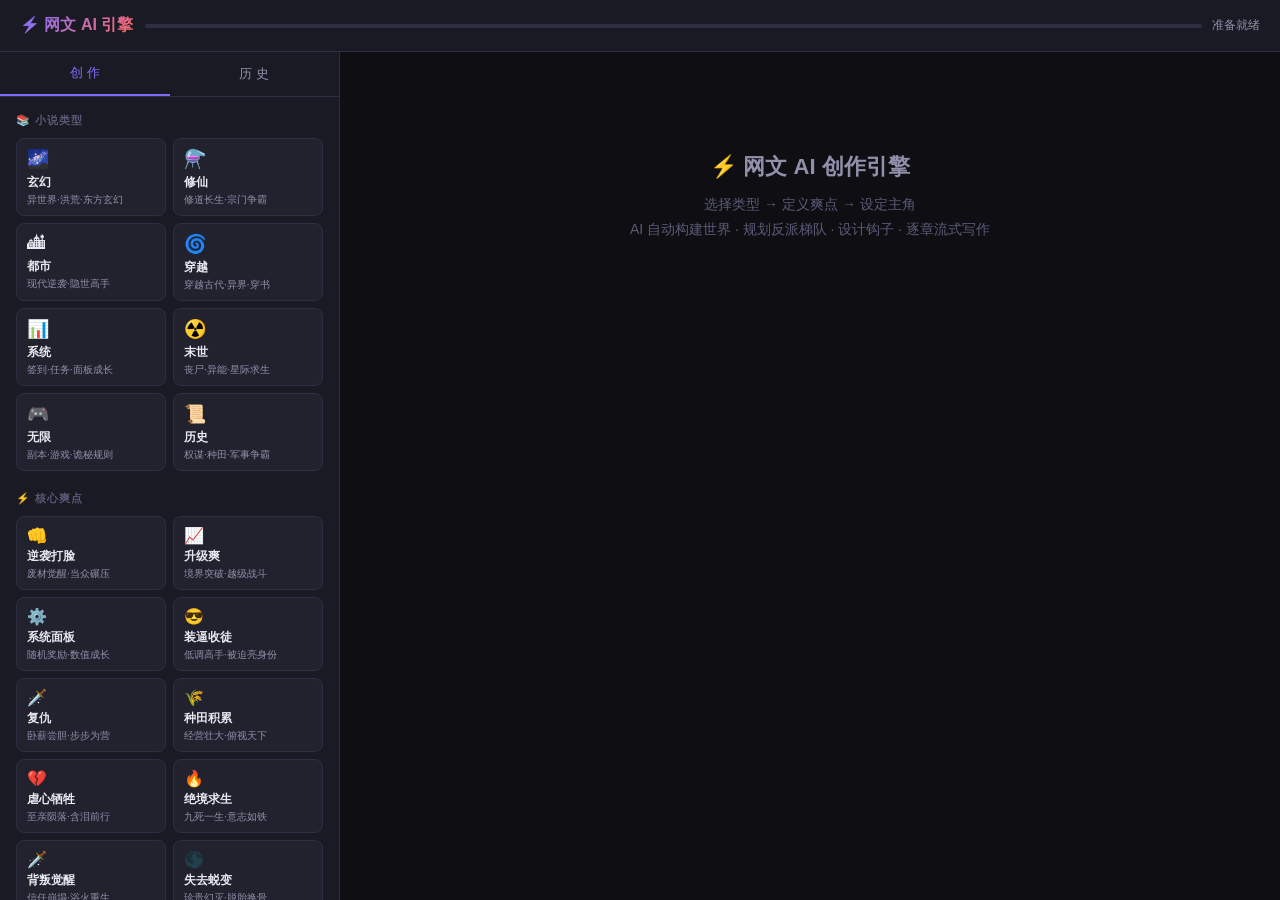
==== resources/static/index.html @ 681f892b "commit 20261022" ====
<!DOCTYPE html>
<html lang="zh-CN">
<head>
<meta charset="UTF-8">
<meta name="viewport" content="width=device-width, initial-scale=1.0">
<title>网文 AI 创作引擎</title>
<style>
:root {
  --bg:#0f0f13; --surface:#1a1a24; --surface2:#22222f; --border:#2e2e42;
  --accent:#7c6fff; --accent2:#ff6b6b; --gold:#ffd060; --green:#4ade80;
  --text:#e8e8f0; --text2:#9090aa; --text3:#5a5a78; --radius:10px;
}
*{box-sizing:border-box;margin:0;padding:0;}
body{background:var(--bg);color:var(--text);font-family:'PingFang SC','Microsoft YaHei',sans-serif;height:100vh;display:flex;flex-direction:column;overflow:hidden;}
#topbar{background:var(--surface);border-bottom:1px solid var(--border);padding:0 20px;height:52px;display:flex;align-items:center;gap:12px;flex-shrink:0;}
#topbar h1{font-size:16px;font-weight:700;background:linear-gradient(135deg,#7c6fff,#ff6b6b);-webkit-background-clip:text;-webkit-text-fill-color:transparent;white-space:nowrap;}
#progress-wrap{flex:1;display:flex;align-items:center;gap:10px;}
#progress-bar-bg{flex:1;height:4px;background:var(--border);border-radius:2px;overflow:hidden;}
#progress-bar{height:100%;width:0;background:linear-gradient(90deg,var(--accent),var(--accent2));border-radius:2px;transition:width 0.4s ease;}
#status-text{font-size:12px;color:var(--text2);white-space:nowrap;max-width:260px;overflow:hidden;text-overflow:ellipsis;}
#btn-cancel{background:#3a1a1a;color:var(--accent2);border:1px solid #5a2a2a;border-radius:6px;padding:5px 14px;font-size:12px;cursor:pointer;display:none;}
#btn-cancel:hover{background:#4a2020;}
#main{display:flex;flex:1;overflow:hidden;}
#sidebar{width:340px;background:var(--surface);border-right:1px solid var(--border);display:flex;flex-direction:column;flex-shrink:0;overflow:hidden;}
.tab-bar{display:flex;border-bottom:1px solid var(--border);}
.tab-btn{flex:1;padding:12px;font-size:13px;text-align:center;cursor:pointer;color:var(--text2);border:none;background:none;transition:all 0.2s;}
.tab-btn.active{color:var(--accent);border-bottom:2px solid var(--accent);}
.tab-content{flex:1;overflow-y:auto;padding:16px;}
.tab-panel{display:none;}
.tab-panel.active{display:block;}
.form-section{margin-bottom:20px;}
.form-section h3{font-size:11px;font-weight:600;color:var(--text3);text-transform:uppercase;letter-spacing:1px;margin-bottom:10px;}
.form-label{font-size:12px;color:var(--text2);margin-bottom:6px;display:block;}
.form-input{width:100%;background:var(--surface2);border:1px solid var(--border);border-radius:6px;padding:8px 10px;font-size:13px;color:var(--text);outline:none;transition:border-color 0.2s;resize:none;}
.form-input:focus{border-color:var(--accent);}
.card-grid{display:grid;grid-template-columns:1fr 1fr;gap:7px;}
.type-card{background:var(--surface2);border:1px solid var(--border);border-radius:8px;padding:9px 10px;cursor:pointer;transition:all 0.18s;}
.type-card:hover{border-color:var(--accent);}
.type-card.selected{border-color:var(--accent);background:rgba(124,111,255,0.12);}
.type-card .icon{font-size:18px;margin-bottom:4px;}
.type-card .name{font-size:12px;font-weight:600;}
.type-card .desc{font-size:10px;color:var(--text2);margin-top:2px;line-height:1.3;}
.pleasure-card{background:var(--surface2);border:1px solid var(--border);border-radius:8px;padding:9px 10px;cursor:pointer;transition:all 0.18s;}
.pleasure-card:hover{border-color:var(--gold);}
.pleasure-card.selected{border-color:var(--gold);background:rgba(255,208,96,0.08);}
.pleasure-card .p-icon{font-size:16px;margin-bottom:3px;}
.pleasure-card .p-name{font-size:12px;font-weight:600;}
.pleasure-card .p-desc{font-size:10px;color:var(--text2);margin-top:2px;line-height:1.3;}
.slider-row{display:flex;align-items:center;gap:10px;margin-bottom:8px;}
.slider-row label{font-size:12px;color:var(--text2);width:80px;flex-shrink:0;}
.slider-row input[type=range]{flex:1;accent-color:var(--accent);}
.slider-row span{font-size:12px;color:var(--accent);width:36px;text-align:right;flex-shrink:0;}
.mode-row{display:flex;gap:8px;}
.mode-btn{flex:1;padding:8px;border-radius:7px;border:1px solid var(--border);background:var(--surface2);color:var(--text2);font-size:12px;cursor:pointer;text-align:center;transition:all 0.18s;}
.mode-btn.active{border-color:var(--accent);background:rgba(124,111,255,0.15);color:var(--accent);}
.mode-btn .mode-name{font-weight:600;}
.mode-btn .mode-desc{font-size:10px;margin-top:2px;}
#btn-generate{width:100%;padding:13px;background:linear-gradient(135deg,var(--accent),#a78bfa);border:none;border-radius:8px;color:#fff;font-size:14px;font-weight:700;cursor:pointer;margin-top:8px;transition:opacity 0.2s;}
#btn-generate:hover{opacity:0.9;}
#btn-generate:disabled{opacity:0.4;cursor:not-allowed;}
.history-item{background:var(--surface2);border:1px solid var(--border);border-radius:8px;padding:12px;margin-bottom:8px;}
.history-title{font-size:13px;font-weight:600;margin-bottom:4px;}
.history-meta{font-size:11px;color:var(--text2);margin-bottom:8px;}
.history-actions{display:flex;gap:6px;}
.history-actions a,.history-actions button{font-size:11px;padding:4px 10px;border-radius:5px;border:1px solid var(--border);background:var(--surface);color:var(--text2);cursor:pointer;text-decoration:none;}
.history-actions .dl-btn{border-color:var(--accent);color:var(--accent);}
#content{flex:1;overflow-y:auto;padding:20px;}
#welcome{text-align:center;padding:80px 40px;color:var(--text3);}
#welcome h2{font-size:22px;color:var(--text2);margin-bottom:10px;}
#welcome p{font-size:14px;line-height:1.8;}
.section-card{background:var(--surface);border:1px solid var(--border);border-radius:var(--radius);padding:18px;margin-bottom:16px;animation:fadeIn 0.3s ease;}
.section-card h2{font-size:14px;font-weight:700;color:var(--text);margin-bottom:14px;display:flex;align-items:center;gap:8px;}
.section-card h2 .badge{font-size:10px;padding:2px 8px;border-radius:10px;font-weight:600;}
.badge-world{background:rgba(96,165,250,0.2);color:#60a5fa;}
.badge-chars{background:rgba(167,139,250,0.2);color:#a78bfa;}
.badge-plot{background:rgba(251,191,36,0.2);color:#fbbf24;}
.badge-outline{background:rgba(52,211,153,0.2);color:#34d399;}
@keyframes fadeIn{from{opacity:0;transform:translateY(8px);}to{opacity:1;transform:translateY(0);}}
.power-levels{display:flex;gap:6px;flex-wrap:wrap;margin-bottom:12px;align-items:center;}
.power-level{background:var(--surface2);border:1px solid var(--border);border-radius:6px;padding:6px 10px;font-size:11px;}
.power-level .lv-name{font-weight:700;color:var(--accent);}
.power-level .lv-power{color:var(--text2);margin-top:2px;}
.power-arrow{color:var(--text3);font-size:12px;}
.faction-grid{display:grid;grid-template-columns:repeat(auto-fill,minmax(140px,1fr));gap:8px;}
.faction-card{background:var(--surface2);border:1px solid var(--border);border-radius:7px;padding:10px;font-size:11px;}
.faction-card.enemy{border-color:rgba(239,68,68,0.3);}
.faction-card.ally{border-color:rgba(74,222,128,0.3);}
.f-type{font-size:9px;text-transform:uppercase;letter-spacing:0.5px;margin-bottom:4px;}
.f-name{font-weight:700;font-size:12px;margin-bottom:3px;}
.f-desc{color:var(--text2);line-height:1.4;}
.char-grid{display:grid;grid-template-columns:repeat(auto-fill,minmax(160px,1fr));gap:10px;}
.char-card{background:var(--surface2);border:1px solid var(--border);border-radius:8px;padding:12px;font-size:11px;}
.char-card.protagonist{border-color:rgba(251,191,36,0.4);}
.char-role{font-size:9px;text-transform:uppercase;color:var(--text3);margin-bottom:6px;}
.char-name{font-size:14px;font-weight:700;margin-bottom:4px;}
.char-power{font-size:10px;color:var(--accent);background:rgba(124,111,255,0.1);display:inline-block;padding:1px 7px;border-radius:10px;margin-bottom:6px;}
.char-detail{color:var(--text2);line-height:1.5;}
.char-speech{font-size:10px;color:var(--text3);margin-top:6px;border-top:1px solid var(--border);padding-top:5px;font-style:italic;}
.antag-list{display:flex;flex-direction:column;gap:7px;}
.antag-item{background:var(--surface2);border:1px solid rgba(239,68,68,0.2);border-radius:7px;padding:10px;font-size:11px;display:flex;gap:10px;align-items:flex-start;}
.antag-tier{background:var(--accent2);color:#fff;font-size:10px;font-weight:700;padding:2px 7px;border-radius:4px;white-space:nowrap;flex-shrink:0;}
.antag-name{font-weight:700;margin-bottom:3px;}
.antag-detail{color:var(--text2);}
.milestone-list{display:flex;flex-direction:column;gap:8px;}
.milestone-item{display:flex;gap:10px;align-items:flex-start;padding:8px 10px;background:var(--surface2);border-radius:6px;font-size:11px;}
.milestone-num{background:var(--accent);color:#fff;width:20px;height:20px;border-radius:50%;display:flex;align-items:center;justify-content:center;font-size:10px;font-weight:700;flex-shrink:0;}
.milestone-title{font-weight:600;margin-bottom:2px;}
.milestone-desc{color:var(--text2);}
.volume-overview{display:grid;grid-template-columns:repeat(auto-fill,minmax(180px,1fr));gap:8px;}
.vol-card{background:var(--surface2);border:1px solid var(--border);border-radius:8px;padding:12px;font-size:11px;cursor:pointer;transition:border-color 0.2s;}
.vol-card:hover{border-color:var(--accent);}
.vol-num{font-size:10px;color:var(--text3);margin-bottom:4px;}
.vol-title{font-size:13px;font-weight:700;margin-bottom:4px;}
.vol-theme{color:var(--text2);line-height:1.4;margin-bottom:8px;}
.vol-power{font-size:10px;color:var(--accent);}
.vol-pleasure{font-size:10px;background:rgba(255,208,96,0.1);color:var(--gold);padding:3px 8px;border-radius:4px;margin-top:6px;line-height:1.4;}
.chapter-outline-list{display:flex;flex-direction:column;gap:6px;}
.co-item{background:var(--surface2);border:1px solid var(--border);border-radius:7px;padding:10px 12px;font-size:11px;}
.co-item.has-pleasure{border-left:3px solid var(--gold);}
.co-header{display:flex;align-items:center;gap:8px;margin-bottom:6px;}
.co-num{color:var(--text3);font-size:10px;}
.co-title{font-weight:600;flex:1;}
.co-pleasure-badge{background:rgba(255,208,96,0.15);color:var(--gold);font-size:9px;padding:1px 6px;border-radius:4px;}
.co-events{color:var(--text2);line-height:1.6;}
.co-hook{color:var(--accent2);font-size:10px;margin-top:4px;font-style:italic;}
.chapter-card{background:var(--surface);border:1px solid var(--border);border-radius:var(--radius);margin-bottom:12px;overflow:hidden;}
.chapter-header{padding:12px 16px;display:flex;align-items:center;gap:10px;cursor:pointer;border-bottom:1px solid var(--border);}
.chapter-header:hover{background:rgba(255,255,255,0.02);}
.ch-vol-badge{font-size:10px;background:var(--surface2);border:1px solid var(--border);padding:2px 8px;border-radius:5px;color:var(--text2);}
.ch-num{font-size:11px;color:var(--text3);}
.ch-title{font-weight:700;font-size:14px;flex:1;}
.ch-badges{display:flex;gap:6px;}
.ch-badge{font-size:10px;padding:2px 7px;border-radius:10px;}
.pleasure-badge{background:rgba(255,208,96,0.15);color:var(--gold);}
.hook-badge{background:rgba(74,222,128,0.15);color:var(--green);}
.issue-badge{background:rgba(239,68,68,0.15);color:#ef4444;}
.ch-toggle{color:var(--text3);font-size:12px;margin-left:4px;}
.chapter-body{padding:0 16px;max-height:0;overflow:hidden;transition:max-height 0.3s ease,padding 0.3s;}
.chapter-body.expanded{max-height:9999px;padding:14px 16px;}
.chapter-content{font-size:14px;line-height:2;color:var(--text);white-space:pre-wrap;}
.typing-cursor{display:inline-block;width:2px;height:1em;background:var(--accent);animation:blink 0.8s infinite;vertical-align:text-bottom;}
@keyframes blink{0%,100%{opacity:1;}50%{opacity:0;}}
.chapter-notes{margin-top:12px;font-size:11px;color:var(--text3);border-top:1px solid var(--border);padding-top:8px;}
.chapter-notes .note-item{padding:3px 0;}
.chapter-notes .note-item::before{content:"⚠ ";color:var(--accent2);}
#complete-banner{background:linear-gradient(135deg,rgba(74,222,128,0.1),rgba(124,111,255,0.1));border:1px solid rgba(74,222,128,0.3);border-radius:var(--radius);padding:20px;text-align:center;margin-bottom:16px;animation:fadeIn 0.4s ease;}
#complete-banner h2{font-size:18px;color:var(--green);margin-bottom:8px;}
#complete-banner p{color:var(--text2);font-size:13px;margin-bottom:14px;}
#btn-download{background:linear-gradient(135deg,var(--green),#22d3ee);color:#000;font-weight:700;border:none;padding:10px 28px;border-radius:7px;font-size:14px;cursor:pointer;text-decoration:none;display:inline-block;}
.divider{height:1px;background:var(--border);margin:16px 0;}
.section-title{font-size:13px;font-weight:700;color:var(--text);display:flex;align-items:center;gap:8px;margin-bottom:12px;}
.section-title .st-num{background:var(--accent);color:#fff;width:20px;height:20px;border-radius:50%;display:flex;align-items:center;justify-content:center;font-size:11px;}
.collapsible{border:1px solid var(--border);border-radius:8px;overflow:hidden;margin-bottom:12px;}
.collapsible-header{padding:10px 14px;cursor:pointer;display:flex;align-items:center;justify-content:space-between;font-size:12px;background:var(--surface2);}
.collapsible-header:hover{background:rgba(255,255,255,0.03);}
.collapsible-body{display:none;padding:12px 14px;}
.collapsible-body.open{display:block;}
.loading-dots{display:inline-flex;gap:4px;}
.loading-dots span{width:4px;height:4px;background:var(--accent);border-radius:50%;animation:bounce 1.2s infinite;}
.loading-dots span:nth-child(2){animation-delay:0.2s;}
.loading-dots span:nth-child(3){animation-delay:0.4s;}
@keyframes bounce{0%,80%,100%{transform:scale(0.8);opacity:0.5;}40%{transform:scale(1.2);opacity:1;}}
.empty-state{text-align:center;padding:40px 20px;color:var(--text3);font-size:13px;}
::-webkit-scrollbar{width:5px;}
::-webkit-scrollbar-track{background:transparent;}
::-webkit-scrollbar-thumb{background:var(--border);border-radius:3px;}
</style>
</head>
<body>

<div id="topbar">
  <h1>⚡ 网文 AI 引擎</h1>
  <div id="progress-wrap">
    <div id="progress-bar-bg"><div id="progress-bar"></div></div>
    <span id="status-text">准备就绪</span>
  </div>
  <button id="btn-cancel">■ 取消</button>
</div>

<div id="main">
  <div id="sidebar">
    <div class="tab-bar">
      <button class="tab-btn active" onclick="switchTab('create')">创 作</button>
      <button class="tab-btn" onclick="switchTab('history')">历 史</button>
    </div>
    <div class="tab-content">

      <!-- 创作 -->
      <div id="panel-create" class="tab-panel active">
        <div class="form-section">
          <h3>📚 小说类型</h3>
          <div class="card-grid" id="genre-grid"></div>
        </div>
        <div class="form-section">
          <h3>⚡ 核心爽点</h3>
          <div class="card-grid" id="pleasure-grid"></div>
        </div>
        <div class="form-section">
          <h3>🧑 主角设定</h3>
          <label class="form-label">主角姓名</label>
          <input id="inp-name" class="form-input" placeholder="如：陈北玄、林逸、李飞" style="margin-bottom:10px">
          <label class="form-label">起点设定</label>
          <textarea id="inp-background" class="form-input" rows="2" placeholder="如：灵根被废、被家族驱逐的天才少年，身负血海深仇" style="margin-bottom:10px"></textarea>
          <label class="form-label">金手指 / 外挂</label>
          <textarea id="inp-golden" class="form-input" rows="2" placeholder="如：觉醒万道归一体，可融合任意功法"></textarea>
        </div>
        <div class="form-section">
          <div class="collapsible">
            <div class="collapsible-header" onclick="toggleCollapse(this)">
              <span>⚙ 扩展设定（可选）</span><span>▸</span>
            </div>
            <div class="collapsible-body">
              <label class="form-label">世界观描述（留空则AI生成）</label>
              <textarea id="inp-world" class="form-input" rows="2" placeholder="如：修真大陆，灵气复苏，宗门林立" style="margin-bottom:10px"></textarea>
              <label class="form-label">反派方向（留空则AI生成）</label>
              <input id="inp-antag" class="form-input" placeholder="如：家族仇人→宗门势力→魔道霸主" style="margin-bottom:10px">
              <label class="form-label">感情线设定（留空则AI生成）</label>
              <input id="inp-romance" class="form-input" placeholder="如：青梅竹马的师妹，先误会后真爱">
            </div>
          </div>
        </div>
        <div class="form-section">
          <h3>📐 结构设定</h3>
          <div class="slider-row">
            <label>卷数</label>
            <input type="range" id="sl-volumes" min="1" max="100" value="10" oninput="updateSlider('sl-volumes','val-volumes');updateTotalChapters()">
            <span id="val-volumes">10</span>
          </div>
          <div class="slider-row">
            <label>每卷章数</label>
            <input type="range" id="sl-chapters" min="5" max="30" value="10" oninput="updateSlider('sl-chapters','val-chapters');updateTotalChapters()">
            <span id="val-chapters">10</span>
          </div>
          <div class="slider-row" style="background:rgba(168,85,247,0.08);padding:4px 8px;border-radius:6px;">
            <label style="color:var(--accent)">总章数</label>
            <span id="val-total-chapters" style="color:var(--accent);font-weight:600;">100</span>
          </div>
          <div class="slider-row">
            <label>每章字数</label>
            <input type="range" id="sl-words" min="1000" max="5000" step="500" value="2000" oninput="updateSlider('sl-words','val-words')">
            <span id="val-words">2000</span>
          </div>
          <label style="display:flex;align-items:center;gap:8px;cursor:pointer;font-size:13px;color:var(--text);margin-top:8px;">
            <input type="checkbox" id="chk-infinite" style="accent-color:var(--accent);cursor:pointer;" onchange="toggleInfiniteMode()">
            <span>♾ 无限模式（持续生成直到手动停止）</span>
          </label>
        </div>
        <div class="form-section">
          <h3>🎯 质量模式</h3>
          <div class="mode-row">
            <div class="mode-btn active" onclick="selectMode('standard',this)">
              <div class="mode-name">标准</div>
              <div class="mode-desc">平衡速度与质量</div>
            </div>
            <div class="mode-btn" onclick="selectMode('deep',this)">
              <div class="mode-name">深度</div>
              <div class="mode-desc">一致性校验+钩子评分</div>
            </div>
          </div>
        </div>
        <div class="form-section">
          <label style="display:flex;align-items:center;gap:8px;cursor:pointer;font-size:13px;color:var(--text);">
            <input type="checkbox" id="chk-interactive" style="accent-color:var(--accent);cursor:pointer;">
            <span>🤝 交互模式（每步审批）</span>
          </label>
          <div style="font-size:11px;color:var(--text3);margin-top:4px;">生成过程中可审查、修改AI输出</div>
        </div>
        <button id="btn-generate" onclick="startGenerate()">⚡ 开始创作</button>
      </div>

      <!-- 历史 -->
      <div id="panel-history" class="tab-panel">
        <div id="history-list"><div class="empty-state">暂无历史记录</div></div>
      </div>
    </div>
  </div>

  <div id="content">
    <div id="welcome">
      <h2>⚡ 网文 AI 创作引擎</h2>
      <p>选择类型 → 定义爽点 → 设定主角<br>AI 自动构建世界 · 规划反派梯队 · 设计钩子 · 逐章流式写作</p>
    </div>
    <div id="gen-area" style="display:none"></div>
  </div>
</div>

<script>
const GENRES = [
  {id:'xuanhuan',name:'玄幻',icon:'🌌',desc:'异世界·洪荒·东方玄幻'},
  {id:'xiuxian', name:'修仙',icon:'⚗️',desc:'修道长生·宗门争霸'},
  {id:'dushi',   name:'都市',icon:'🏙',desc:'现代逆袭·隐世高手'},
  {id:'chuanyue',name:'穿越',icon:'🌀',desc:'穿越古代·异界·穿书'},
  {id:'xitong',  name:'系统',icon:'📊',desc:'签到·任务·面板成长'},
  {id:'moshi',   name:'末世',icon:'☢️',desc:'丧尸·异能·星际求生'},
  {id:'wuxian',  name:'无限',icon:'🎮',desc:'副本·游戏·诡秘规则'},
  {id:'lishi',   name:'历史',icon:'📜',desc:'权谋·种田·军事争霸'},
];
const PLEASURES = [
  {id:'逆袭打脸',icon:'👊',name:'逆袭打脸',desc:'废材觉醒·当众碾压'},
  {id:'升级爽',  icon:'📈',name:'升级爽',  desc:'境界突破·越级战斗'},
  {id:'系统面板',icon:'⚙️',name:'系统面板',desc:'随机奖励·数值成长'},
  {id:'装逼收徒',icon:'😎',name:'装逼收徒',desc:'低调高手·被迫亮身份'},
  {id:'复仇',    icon:'🗡️',name:'复仇',    desc:'卧薪尝胆·步步为营'},
  {id:'种田积累',icon:'🌾',name:'种田积累',desc:'经营壮大·俯视天下'},
  {id:'虐心牺牲',icon:'💔',name:'虐心牺牲',desc:'至亲陨落·含泪前行'},
  {id:'绝境求生',icon:'🔥',name:'绝境求生',desc:'九死一生·意志如铁'},
  {id:'背叛与觉醒',icon:'🗡️',name:'背叛觉醒',desc:'信任崩塌·浴火重生'},
  {id:'失去与蜕变',icon:'🌑',name:'失去蜕变',desc:'珍贵幻灭·脱胎换骨'},
  {id:'绝望翻盘',icon:'⚡',name:'绝望翻盘',desc:'全面崩盘·置之死地'},
  {id:'反差萌',  icon:'😂',name:'反差萌',  desc:'人设反转·笑中带暖'},
];

let state={genre:null,pleasure:null,mode:'standard',taskId:null,eventSource:null,totalChapters:0,doneChapters:0,currentContentEl:null};

/* ── 安全：HTML 转义，防止 XSS ───────────────────────────────── */
function escapeHtml(str){
  if(typeof str!=='string')return str;
  return str.replace(/&/g,'&amp;').replace(/</g,'&lt;').replace(/>/g,'&gt;').replace(/"/g,'&quot;').replace(/'/g,'&#039;');
}

function updateTotalChapters(){
  const vols=parseInt(document.getElementById('sl-volumes').value);
  const chaps=parseInt(document.getElementById('sl-chapters').value);
  document.getElementById('val-total-chapters').textContent=vols*chaps;
}

function toggleInfiniteMode(){
  const inf=document.getElementById('chk-infinite').checked;
  document.getElementById('sl-volumes').disabled=inf;
  if(inf){
    document.getElementById('val-total-chapters').textContent='∞';
  } else {
    updateTotalChapters();
  }
}

function init(){
  document.getElementById('genre-grid').innerHTML=GENRES.map(g=>`
    <div class="type-card" id="genre-${g.id}" onclick="selectGenre('${g.id}')">
      <div class="icon">${g.icon}</div><div class="name">${g.name}</div><div class="desc">${g.desc}</div>
    </div>`).join('');
  document.getElementById('pleasure-grid').innerHTML=PLEASURES.map(p=>`
    <div class="pleasure-card" id="pleasure-${p.id}" onclick="selectPleasure('${p.id}')">
      <div class="p-icon">${p.icon}</div><div class="p-name">${p.name}</div><div class="p-desc">${p.desc}</div>
    </div>`).join('');
}

function selectGenre(id){
  state.genre=id;
  document.querySelectorAll('.type-card').forEach(c=>c.classList.remove('selected'));
  document.getElementById('genre-'+id)?.classList.add('selected');
}
function selectPleasure(id){
  state.pleasure=id;
  document.querySelectorAll('.pleasure-card').forEach(c=>c.classList.remove('selected'));
  document.getElementById('pleasure-'+id)?.classList.add('selected');
}
function selectMode(mode,el){
  state.mode=mode;
  document.querySelectorAll('.mode-btn').forEach(b=>b.classList.remove('active'));
  el.classList.add('active');
}
function updateSlider(inputId,valId){document.getElementById(valId).textContent=document.getElementById(inputId).value;}
function switchTab(tab){
  document.querySelectorAll('.tab-btn').forEach((b,i)=>b.classList.toggle('active',(i===0)===(tab==='create')));
  document.getElementById('panel-create').classList.toggle('active',tab==='create');
  document.getElementById('panel-history').classList.toggle('active',tab==='history');
  if(tab==='history')loadHistory();
}
function toggleCollapse(header){
  const body=header.nextElementSibling;
  const open=body.classList.toggle('open');
  header.querySelector('span:last-child').textContent=open?'▾':'▸';
}
function setStatus(msg){document.getElementById('status-text').textContent=msg;}
function setProgress(pct){document.getElementById('progress-bar').style.width=Math.min(100,pct)+'%';}
function finishUI(){
  document.getElementById('btn-generate').disabled=false;
  document.getElementById('btn-cancel').style.display='none';
  if(state.eventSource){state.eventSource.close();state.eventSource=null;}
}

async function startGenerate(){
  const name=document.getElementById('inp-name').value.trim();
  const bg=document.getElementById('inp-background').value.trim();
  const gf=document.getElementById('inp-golden').value.trim();
  if(!state.genre){alert('请选择小说类型');return;}
  if(!state.pleasure){alert('请选择核心爽点');return;}
  if(!name){alert('请输入主角姓名');return;}
  if(!bg){alert('请描述主角起点设定');return;}
  if(!gf){alert('请描述主角金手指/外挂');return;}

  const genreObj=GENRES.find(g=>g.id===state.genre);
  const vols=parseInt(document.getElementById('sl-volumes').value);
  const chaps=parseInt(document.getElementById('sl-chapters').value);
  state.totalChapters=vols*chaps;
  state.doneChapters=0;

  const payload={
    genre:genreObj?.name||state.genre, sub_genre:'',
    core_pleasure:state.pleasure,
    protagonist_name:name, protagonist_background:bg, golden_finger:gf,
    world_desc:document.getElementById('inp-world').value.trim(),
    antagonist_direction:document.getElementById('inp-antag').value.trim(),
    romance:document.getElementById('inp-romance').value.trim(),
    num_volumes:vols, chapters_per_volume:chaps,
    words_per_chapter:parseInt(document.getElementById('sl-words').value),
    quality_mode:state.mode,
    interactive:document.getElementById('chk-interactive').checked,
    mode:document.getElementById('chk-infinite').checked?'infinite':'bounded',
  };

  let taskId;
  try{
    const res=await fetch('/api/generate',{method:'POST',headers:{'Content-Type':'application/json'},body:JSON.stringify(payload)});
    const data=await res.json();
    taskId=data.task_id;
  }catch(e){alert('启动失败：'+e.message);return;}

  state.taskId=taskId;
  document.getElementById('gen-area').innerHTML='';
  document.getElementById('gen-area').style.display='block';
  document.getElementById('welcome').style.display='none';
  document.getElementById('btn-generate').disabled=true;
  document.getElementById('btn-cancel').style.display='block';
  setProgress(2);

  const es=new EventSource(`/api/stream/${taskId}`);
  state.eventSource=es;
  es.addEventListener('status',             e=>onStatus(JSON.parse(e.data)));
  es.addEventListener('world_ready',        e=>onWorldReady(JSON.parse(e.data)));
  es.addEventListener('characters_ready',   e=>onCharsReady(JSON.parse(e.data)));
  es.addEventListener('plot_ready',         e=>onPlotReady(JSON.parse(e.data)));
  es.addEventListener('volume_outline_ready',e=>onVolumeOutline(JSON.parse(e.data)));
  es.addEventListener('chapter_start',      e=>onChapterStart(JSON.parse(e.data)));
  es.addEventListener('chunk',              e=>onChunk(JSON.parse(e.data)));
  es.addEventListener('thinking',           e=>onThinking(JSON.parse(e.data)));
  es.addEventListener('approval_required',  e=>onApprovalRequired(JSON.parse(e.data)));
  es.addEventListener('correction_applied', e=>onCorrectionApplied(JSON.parse(e.data)));
  es.addEventListener('checker_start',      e=>onCheckerStart(JSON.parse(e.data)));
  es.addEventListener('chapter_done',       e=>onChapterDone(JSON.parse(e.data)));
  es.addEventListener('novel_complete',     e=>onComplete(JSON.parse(e.data)));
  es.addEventListener('cancelled',          e=>{setStatus('已取消');finishUI();});
  es.addEventListener('error',              e=>onError(JSON.parse(e.data)));
  es.onerror=()=>{setStatus('连接断开');finishUI();};
}

document.getElementById('btn-cancel').onclick=async()=>{
  if(state.taskId)await fetch(`/api/cancel/${state.taskId}`,{method:'POST'});
};

function onStatus(d){setStatus(d.message);}

function onWorldReady(world){
  setProgress(15);
  const area=document.getElementById('gen-area');
  const ps=world.power_system;
  const typeMap={protagonist_side:'主角方',enemy_near:'近期敌',enemy_mid:'中期敌',enemy_boss:'终极敌',neutral:'中立',ally:'盟友'};
  const typeColor={enemy_near:'enemy',enemy_mid:'enemy',enemy_boss:'enemy',ally:'ally'};
  const levelsHtml=ps.levels.map((lv,i)=>`${i>0?'<span class="power-arrow">›</span>':''}<div class="power-level"><div class="lv-name">${lv.name}</div><div class="lv-power">${lv.typical_power}</div></div>`).join('');
  const factionsHtml=world.factions.map(f=>`<div class="faction-card ${typeColor[f.faction_type]||''}"><div class="f-type">${typeMap[f.faction_type]||f.faction_type}</div><div class="f-name">${f.name}</div><div class="f-desc">${f.description}</div>${f.leader?`<div style="font-size:10px;color:var(--text3);margin-top:4px">领袖：${f.leader}</div>`:''}</div>`).join('');
  area.insertAdjacentHTML('beforeend',`
    <div class="section-card" id="sec-world">
      <h2>🌍 世界观 <span class="badge badge-world">已生成</span></h2>
      <p style="font-size:12px;color:var(--text2);margin-bottom:12px">${world.description}</p>
      <div class="section-title"><span class="st-num">⚡</span> ${ps.name}</div>
      <div class="power-levels">${levelsHtml}</div>
      <div style="font-size:11px;color:var(--text3);margin-bottom:14px">突破条件：${ps.breakthrough_conditions}</div>
      <div class="section-title"><span class="st-num">🏰</span> 势力格局</div>
      <div class="faction-grid">${factionsHtml}</div>
    </div>`);
}

function onCharsReady(d){
  setProgress(28);
  const area=document.getElementById('gen-area');
  const roleMap={protagonist:'主角',love_interest:'感情线',sidekick:'挚友',mentor:'师父'};
  const charsHtml=d.characters.map(c=>`
    <div class="char-card ${c.role==='protagonist'?'protagonist':''}">
      <div class="char-role">${roleMap[c.role]||c.role}</div>
      <div class="char-name">${c.name}</div>
      <div><span class="char-power">${c.current_power}</span></div>
      <div class="char-detail" style="margin-top:6px">${c.personality}</div>
      <div class="char-detail" style="color:var(--text3);font-size:10px;margin-top:4px">动机：${c.motivation}</div>
      ${c.golden_finger?`<div style="color:var(--gold);font-size:10px;margin-top:4px">金手指：${c.golden_finger}</div>`:''}
      <div class="char-speech">「${c.speech_pattern}」</div>
    </div>`).join('');
  const antagsHtml=d.antagonists.map(a=>`
    <div class="antag-item">
      <span class="antag-tier">第${a.tier}层</span>
      <div>
        <div class="antag-name">${a.name} <span style="font-size:10px;color:var(--text3)">${a.current_power} · 第${a.defeat_volume}卷解决</span></div>
        <div class="antag-detail">动机：${a.motive} | 弱点：${a.weakness}</div>
      </div>
    </div>`).join('');
  area.insertAdjacentHTML('beforeend',`
    <div class="section-card">
      <h2>👥 人物档案 <span class="badge badge-chars">已生成</span></h2>
      <div class="char-grid">${charsHtml}</div>
      <div class="divider"></div>
      <div class="section-title"><span class="st-num">⚔</span> 反派梯队</div>
      <div class="antag-list">${antagsHtml}</div>
    </div>`);
}

function onPlotReady(d){
  setProgress(40);
  const area=document.getElementById('gen-area');
  document.title=d.title+' · 网文AI引擎';
  const pf=d.plot_framework;
  const msHtml=pf.milestones.map(m=>`<div class="milestone-item"><div class="milestone-num">${m.index}</div><div><div class="milestone-title">${m.title} <span style="font-size:10px;color:var(--text3)">第${m.volume}卷</span></div><div class="milestone-desc">${m.description}</div></div></div>`).join('');
  const volsHtml=d.volumes.map(v=>`<div class="vol-card" onclick="scrollTo('vol-outline-${v.volume_num}')"><div class="vol-num">第${v.volume_num}卷</div><div class="vol-title">${v.title}</div><div class="vol-theme">${v.theme}</div><div class="vol-power">${v.protagonist_power_start} → ${v.protagonist_power_end}</div><div class="vol-pleasure">${v.core_pleasure_point}</div></div>`).join('');
  area.insertAdjacentHTML('beforeend',`
    <div class="section-card">
      <h2>📖 《${d.title}》 <span class="badge badge-plot">规划完成</span></h2>
      <div style="font-size:12px;color:var(--text2);margin-bottom:14px">终极目标：${pf.ultimate_goal}</div>
      <div class="section-title"><span class="st-num">⭐</span> 里程碑事件</div>
      <div class="milestone-list">${msHtml}</div>
      <div class="divider"></div>
      <div class="section-title"><span class="st-num">📚</span> 分卷概览</div>
      <div class="volume-overview">${volsHtml}</div>
    </div>`);
}

function onVolumeOutline(d){
  const area=document.getElementById('gen-area');
  const chapHtml=(d.chapters||[]).map(c=>`
    <div class="co-item ${c.pleasure_point?'has-pleasure':''}">
      <div class="co-header">
        <span class="co-num">第${c.chapter_num}章</span>
        <span class="co-title">${c.title}</span>
        ${c.pleasure_point?'<span class="co-pleasure-badge">⚡爽点</span>':''}
      </div>
      <div class="co-events">${(c.core_events||[]).map(e=>'• '+e).join('<br>')}</div>
      ${c.pleasure_point?`<div style="font-size:10px;color:var(--gold);margin-top:4px">爽点：${c.pleasure_point}</div>`:''}
      <div class="co-hook">↩ ${c.hook_end}</div>
    </div>`).join('');
  area.insertAdjacentHTML('beforeend',`
    <div class="section-card" id="vol-outline-${d.volume_num}">
      <h2>📋 第${d.volume_num}卷《${d.title}》大纲 <span class="badge badge-outline">已规划</span></h2>
      <div class="chapter-outline-list">${chapHtml}</div>
    </div>`);
}

function onChapterStart(d){
  state.doneChapters++;
  setProgress(55+(state.doneChapters/state.totalChapters)*40);
  setStatus(`写作第${d.chapter_num}章《${d.title}》${d.pleasure_point?'（⚡含爽点）':''}...`);
  const area=document.getElementById('gen-area');
  const el=document.createElement('div');
  el.className='chapter-card';
  el.id=`ch-${d.chapter_num}`;
  el.innerHTML=`
    <div class="chapter-header" onclick="toggleChapter(${d.chapter_num})">
      <span class="ch-vol-badge">第${d.volume_num}卷</span>
      <span class="ch-num">第${d.volume_chapter_num}章</span>
      <span class="ch-title">${escapeHtml(d.title)}</span>
      <div class="ch-badges" id="ch-badges-${d.chapter_num}">
        ${d.pleasure_point?'<span class="ch-badge pleasure-badge">⚡爽点</span>':''}
        <span class="ch-badge" id="ch-status-${d.chapter_num}" style="background:rgba(124,111,255,0.15);color:var(--accent)">
          <span class="loading-dots"><span></span><span></span><span></span></span> 写作中
        </span>
      </div>
      <span class="ch-toggle" id="ch-toggle-${d.chapter_num}">▾</span>
    </div>
    <div class="chapter-body expanded" id="ch-body-${d.chapter_num}">
      <div class="chapter-content" id="ch-content-${d.chapter_num}"><span class="typing-cursor"></span></div>
    </div>`;
  area.appendChild(el);
  el.scrollIntoView({behavior:'smooth',block:'start'});
  state.currentContentEl=document.getElementById(`ch-content-${d.chapter_num}`);
}

function onChunk(d){
  const el=state.currentContentEl;
  if(!el)return;
  const cursor=el.querySelector('.typing-cursor');
  if(cursor)cursor.remove();
  el.appendChild(document.createTextNode(d.text));
  const nc=document.createElement('span');
  nc.className='typing-cursor';
  el.appendChild(nc);
}

function onCheckerStart(d){
  const el=document.getElementById(`ch-status-${d.chapter_num}`);
  if(el)el.innerHTML='🔍 校验中';
}

function onChapterDone(d){
  const statusEl=document.getElementById(`ch-status-${d.chapter_num}`);
  const contentEl=document.getElementById(`ch-content-${d.chapter_num}`);
  const badgesEl=document.getElementById(`ch-badges-${d.chapter_num}`);
  const cursor=contentEl?.querySelector('.typing-cursor');
  if(cursor)cursor.remove();
  if(statusEl)statusEl.style.display='none';
  if(badgesEl){
    if(d.hook_strength>0){const b=document.createElement('span');b.className='ch-badge hook-badge';b.textContent=`🪝${d.hook_strength}分`;badgesEl.appendChild(b);}
    if(d.consistency_issues?.length>0){const b=document.createElement('span');b.className='ch-badge issue-badge';b.textContent=`⚠${d.consistency_issues.length}项`;badgesEl.appendChild(b);}
  }
  if(d.consistency_issues?.length>0&&contentEl){
    const notes=document.createElement('div');
    notes.className='chapter-notes';
    notes.innerHTML=d.consistency_issues.map(i=>`<div class="note-item">${escapeHtml(i)}</div>`).join('');
    contentEl.parentElement.appendChild(notes);
  }
  setTimeout(()=>{
    const body=document.getElementById(`ch-body-${d.chapter_num}`);
    const toggle=document.getElementById(`ch-toggle-${d.chapter_num}`);
    if(body){body.classList.remove('expanded');if(toggle)toggle.textContent='▸';}
  },2000);
}

/* ── 新增事件处理器 ────────────────────────────────────────── */

function onThinking(d){
  /* d: {agent, text} — 展示 Agent 推理过程 */
  const area=document.getElementById('gen-area');
  const agentLabel={'plot_planner':'剧情规划师','chapter_outliner':'章节大纲师'}[d.agent]||d.agent;
  const card=document.createElement('div');
  card.className='section-card';
  card.style.borderColor='rgba(139,92,246,0.4)';
  card.innerHTML=`
    <div style="display:flex;align-items:center;gap:8px;cursor:pointer" onclick="this.nextElementSibling.classList.toggle('expanded')">
      <span class="badge" style="background:rgba(139,92,246,0.15);color:#a78bfa">🧠 思考过程</span>
      <span style="font-size:13px;color:var(--text2)">${agentLabel} 的推理</span>
      <span style="margin-left:auto;font-size:11px;color:var(--text3)">点击展开</span>
    </div>
    <div class="ch-body" style="font-size:12px;color:var(--text3);white-space:pre-wrap;max-height:300px;overflow-y:auto">${escapeHtml(d.text.slice(0,3000))}</div>`;
  area.appendChild(card);
}

function onApprovalRequired(d){
  /* d: {checkpoint_id, agent_name, data, editable_fields} */
  const agentLabels={'world_builder':'世界构建师','character_designer':'角色设计师','plot_planner':'剧情规划师'};
  const label=agentLabels[d.agent_name]||d.agent_name;

  // 创建模态框
  const overlay=document.createElement('div');
  overlay.id='approval-overlay';
  overlay.style.cssText='position:fixed;top:0;left:0;right:0;bottom:0;background:rgba(0,0,0,0.7);z-index:1000;display:flex;align-items:center;justify-content:center;';

  const modal=document.createElement('div');
  modal.style.cssText='background:var(--bg2);border:1px solid var(--border);border-radius:12px;max-width:640px;width:90%;max-height:80vh;overflow-y:auto;padding:24px;';
  modal.innerHTML=`
    <h2 style="margin:0 0 16px;font-size:18px;color:var(--text)">🤝 ${label}请求审批</h2>
    <div style="font-size:13px;color:var(--text2);max-height:300px;overflow-y:auto;background:var(--bg);padding:12px;border-radius:8px;margin-bottom:16px;white-space:pre-wrap">${escapeHtml(JSON.stringify(d.data,null,2).slice(0,5000))}</div>
    <textarea id="approval-feedback" placeholder="反馈意见（可选）" style="width:100%;min-height:60px;background:var(--bg);color:var(--text);border:1px solid var(--border);border-radius:8px;padding:8px;font-size:13px;resize:vertical;margin-bottom:16px;box-sizing:border-box;"></textarea>
    <div style="display:flex;gap:12px;justify-content:flex-end">
      <button onclick="submitApproval('reject')" style="padding:8px 20px;background:rgba(239,68,68,0.15);color:#ef4444;border:1px solid rgba(239,68,68,0.3);border-radius:8px;cursor:pointer;font-size:13px">✖ 拒绝重做</button>
      <button onclick="submitApproval('approve')" style="padding:8px 20px;background:rgba(34,197,94,0.15);color:#22c55e;border:1px solid rgba(34,197,94,0.3);border-radius:8px;cursor:pointer;font-size:13px">✓ 通过</button>
    </div>`;
  overlay.appendChild(modal);
  document.body.appendChild(overlay);

  window._approvalData={taskId:state.taskId,checkpoint_id:d.checkpoint_id};
}

async function submitApproval(action){
  const data=window._approvalData;
  if(!data)return;
  const feedback=document.getElementById('approval-feedback')?.value||'';
  try{
    await fetch(`/api/approve/${data.taskId}`,{
      method:'POST',headers:{'Content-Type':'application/json'},
      body:JSON.stringify({checkpoint_id:data.checkpoint_id,action,feedback}),
    });
  }catch(e){console.error('审批提交失败',e);}
  document.getElementById('approval-overlay')?.remove();
  window._approvalData=null;
}

function onCorrectionApplied(d){
  /* d: {chapter_num, hook_strength, issues_fixed} */
  const badgesEl=document.getElementById(`ch-badges-${d.chapter_num}`);
  if(badgesEl){
    const b=document.createElement('span');
    b.className='ch-badge';
    b.style.cssText='background:rgba(34,197,94,0.15);color:#22c55e;';
    b.textContent=`🔧 已修正${d.issues_fixed||''}项`;
    badgesEl.appendChild(b);
  }
}

function onComplete(d){
  setProgress(100);
  setStatus(`《${d.title}》创作完成！`);
  finishUI();
  loadHistory();
  const area=document.getElementById('gen-area');
  const banner=document.createElement('div');
  banner.id='complete-banner';
  banner.innerHTML=`<h2>✅ 创作完成</h2><p>《${escapeHtml(d.title)}》已全部生成</p>
    <div style="display:flex;flex-wrap:wrap;gap:8px;margin:12px 0;">
      <a href="/api/download/${state.taskId}/worldbuilding" download class="dl-btn">🌍 世界观</a>
      <a href="/api/download/${state.taskId}/characters" download class="dl-btn">👤 人物设定</a>
      <a href="/api/download/${state.taskId}/scenes" download class="dl-btn">🏞 场景设定</a>
      <a href="${d.download_url}" download class="dl-btn">📖 全书下载</a>
    </div>
    <button onclick="startNewNovel()" style="margin-top:12px;padding:10px 24px;background:var(--accent);color:#fff;border:none;border-radius:8px;cursor:pointer;font-size:14px;">📝 开始新小说</button>`;
  area.insertBefore(banner,area.firstChild);
  banner.scrollIntoView({behavior:'smooth'});
}

function startNewNovel(){
  // 重置状态
  state.taskId=null;
  state.doneChapters=0;
  state.totalChapters=0;
  if(state.eventSource){state.eventSource.close();state.eventSource=null;}
  // 重置UI
  document.getElementById('gen-area').innerHTML='';
  document.getElementById('gen-area').style.display='none';
  document.getElementById('welcome').style.display='block';
  document.getElementById('btn-generate').disabled=false;
  // 清空表单输入
  document.getElementById('inp-name').value='';
  document.getElementById('inp-background').value='';
  document.getElementById('inp-golden').value='';
  document.getElementById('inp-world').value='';
  document.getElementById('inp-antag').value='';
  document.getElementById('inp-romance').value='';
  // 滚回顶部
  window.scrollTo({top:0,behavior:'smooth'});
}

function onError(d){
  setStatus('错误：'+d.message);
  finishUI();
  document.getElementById('gen-area').insertAdjacentHTML('beforeend',`
    <div class="section-card" style="border-color:rgba(239,68,68,0.4)">
      <h2 style="color:#ef4444">❌ 生成失败</h2>
      <p style="font-size:13px;color:var(--text2)">${d.message}</p>
    </div>`);
}

function toggleChapter(num){
  const body=document.getElementById(`ch-body-${num}`);
  const toggle=document.getElementById(`ch-toggle-${num}`);
  const exp=body.classList.toggle('expanded');
  toggle.textContent=exp?'▾':'▸';
}

function scrollTo(id){const el=document.getElementById(id);if(el)el.scrollIntoView({behavior:'smooth'});}

async function loadHistory(){
  try{
    const res=await fetch('/api/history');
    const list=await res.json();
    const container=document.getElementById('history-list');
    if(!list.length){container.innerHTML='<div class="empty-state">暂无历史记录</div>';return;}
    container.innerHTML=list.map(n=>`
      <div class="history-item" id="hist-${n.task_id}">
        <div class="history-title">${escapeHtml(n.title)}</div>
        <div class="history-meta">${escapeHtml(n.genre||'')} · ${n.total_chapters||0}章 · ${escapeHtml(n.created_at)}</div>
        <div class="history-actions" style="flex-wrap:wrap;">
          <a href="/api/download/${n.task_id}/worldbuilding" download class="dl-btn" style="font-size:11px;">🌍 世界观</a>
          <a href="/api/download/${n.task_id}/characters" download class="dl-btn" style="font-size:11px;">👤 人物</a>
          <a href="/api/download/${n.task_id}" download class="dl-btn">⬇ 全书</a>
          <button onclick="deleteHistory('${n.task_id}')">🗑 删除</button>
        </div>
      </div>`).join('');
  }catch(e){}
}

async function deleteHistory(taskId){
  if(!confirm('确认删除？'))return;
  await fetch(`/api/history/${taskId}`,{method:'DELETE'});
  document.getElementById('hist-'+taskId)?.remove();
}

init();
</script>
</body>
</html>
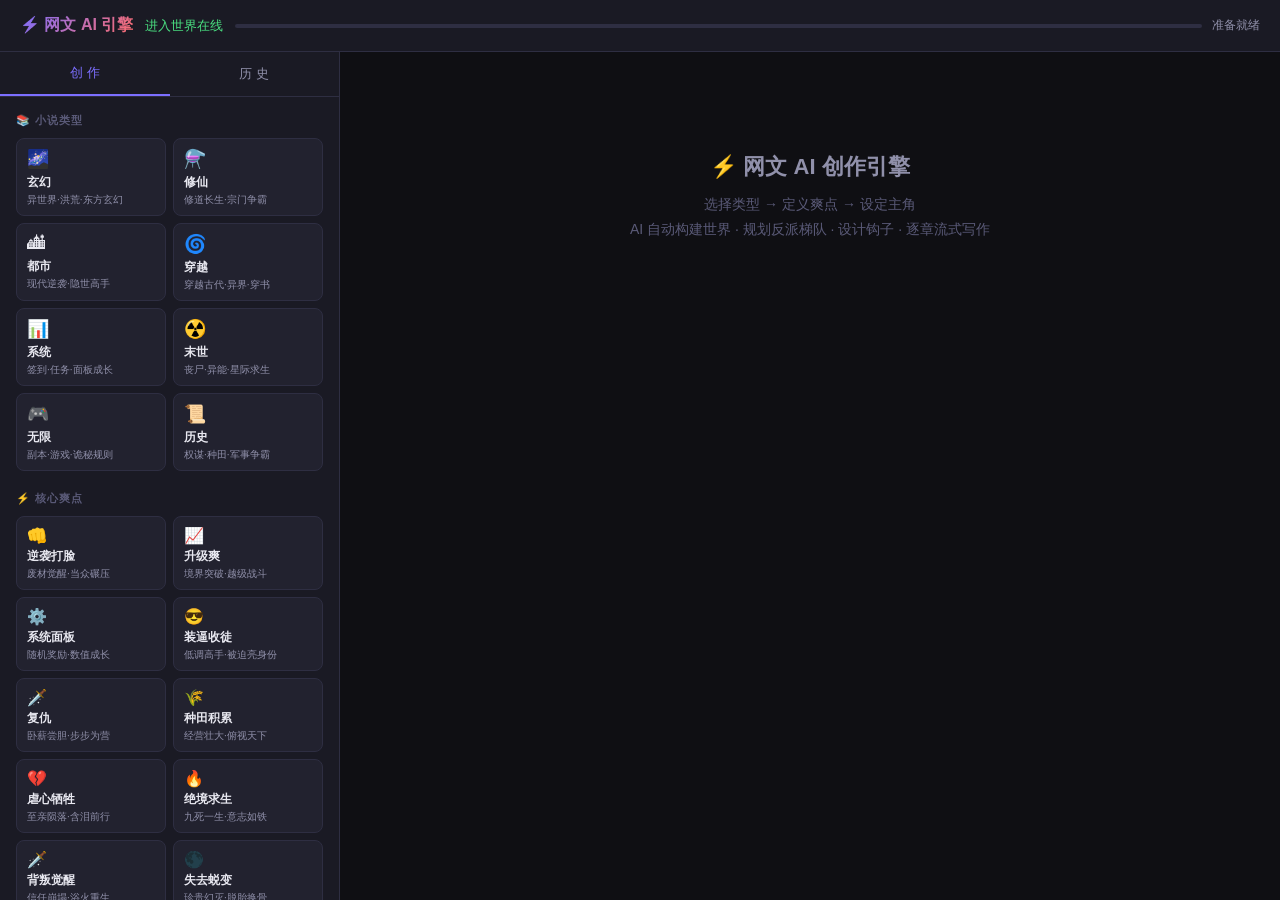
==== commit 078fd0be: "Add persistent causal worlds and harden novel workflows Add classic and living world rules, autonomo" ====
--- a/resources/static/index.html
+++ b/resources/static/index.html
@@ -170,6 +170,7 @@
 
 <div id="topbar">
   <h1>⚡ 网文 AI 引擎</h1>
+  <a href="/world" style="color:var(--green);font-size:13px;white-space:nowrap;text-decoration:none;">进入世界在线</a>
   <div id="progress-wrap">
     <div id="progress-bar-bg"><div id="progress-bar"></div></div>
     <span id="status-text">准备就绪</span>
@@ -414,6 +415,7 @@
   try{
     const res=await fetch('/api/generate',{method:'POST',headers:{'Content-Type':'application/json'},body:JSON.stringify(payload)});
     const data=await res.json();
+    if(!res.ok)throw new Error(typeof data.detail==='string'?data.detail:'启动生成失败，请检查配置');
     taskId=data.task_id;
   }catch(e){alert('启动失败：'+e.message);return;}
 
